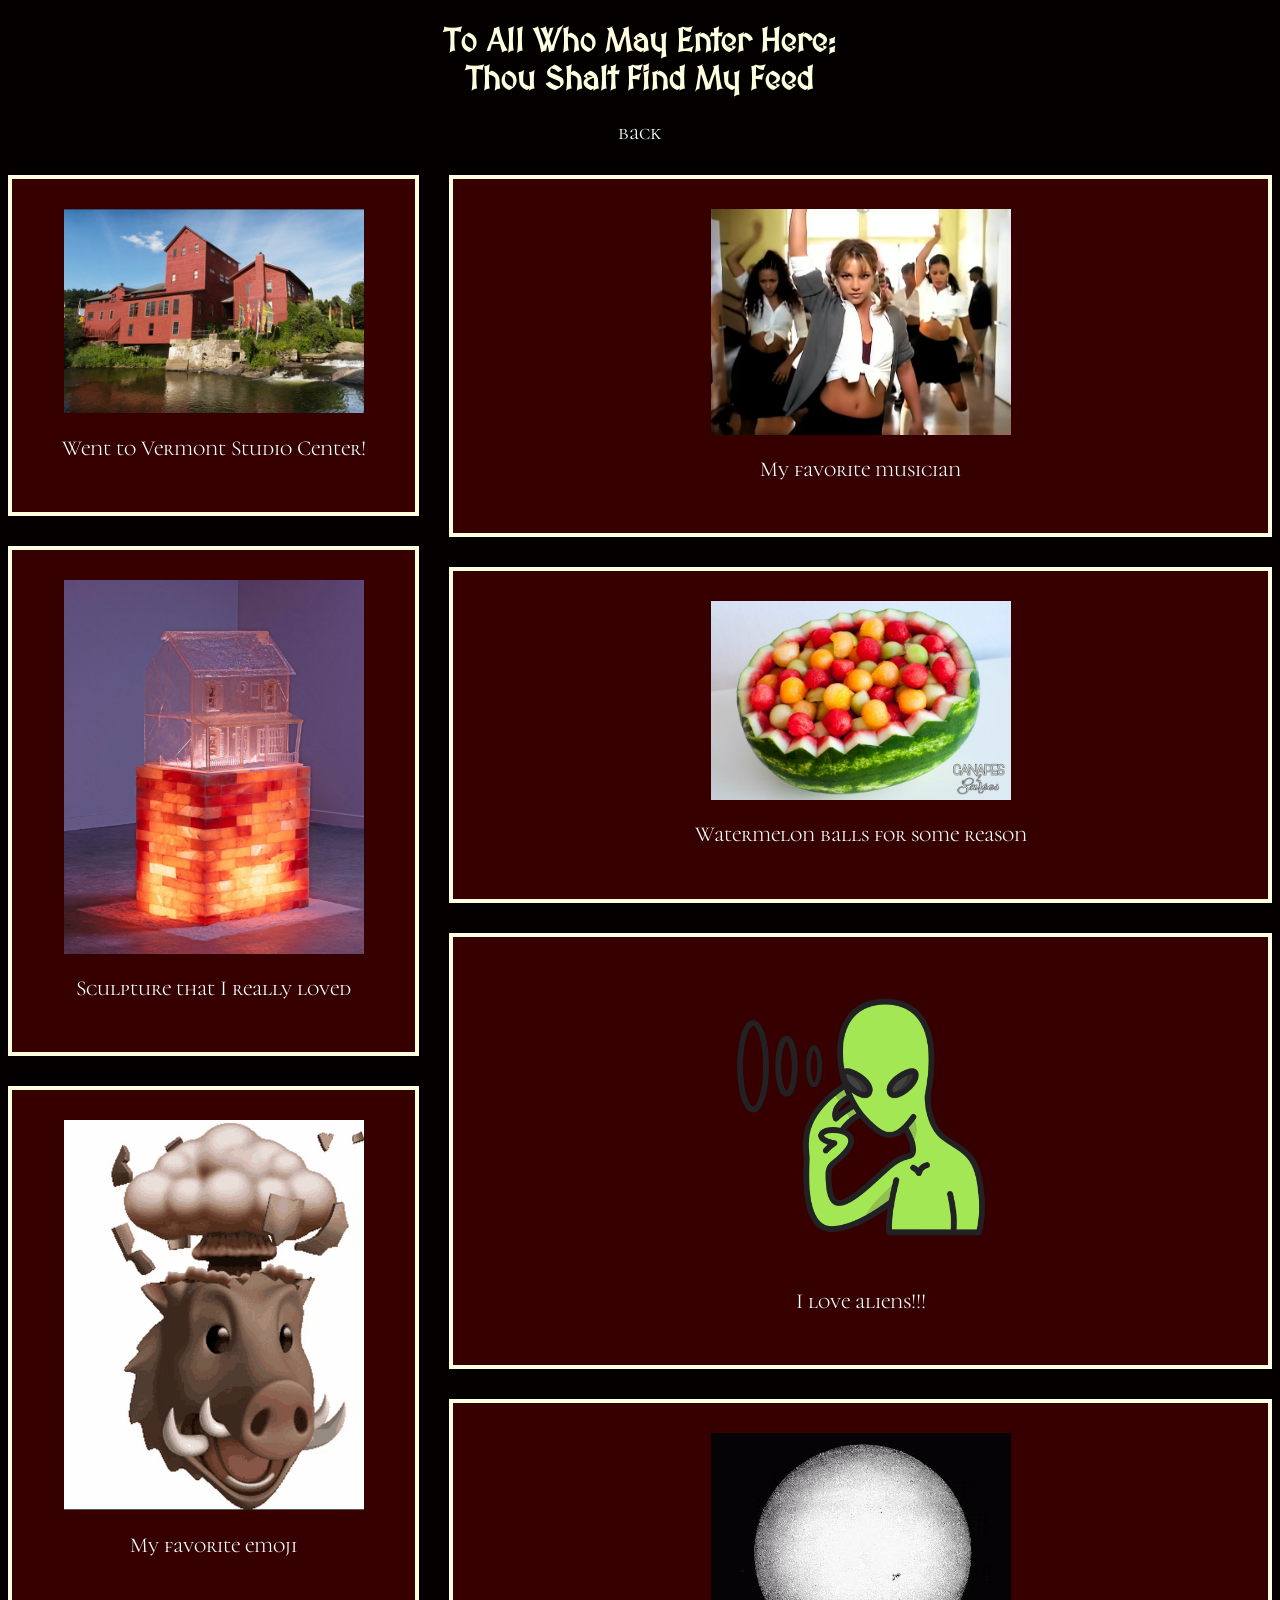
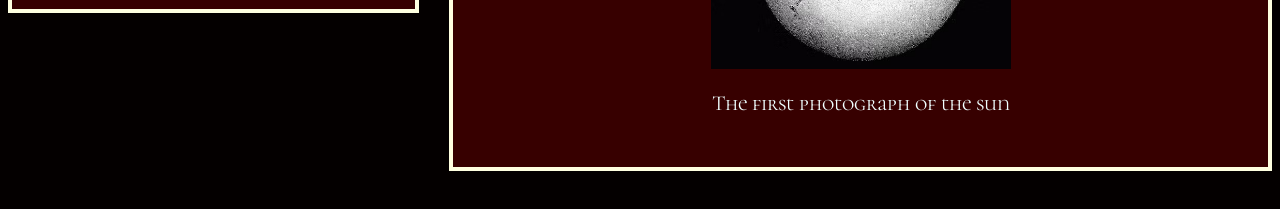
==== feed.html @ 1c855e33 "first commit copying and pasting my offline site into my first github repository" ====
<!DOCTYPE html>
<html lang="en">
  <head>
    <meta charset="UTF-8" />
    <meta name="viewport" content="width=device-width, initial-scale=1.0" />
    <title>Document</title>
    <link rel="stylesheet" href="css/style.css" />

    <link rel="preconnect" href="https://fonts.googleapis.com" />
    <link rel="preconnect" href="https://fonts.gstatic.com" crossorigin />
    <link
      href="https://fonts.googleapis.com/css2?family=Cormorant+Unicase:wght@300;400;500;600;700&family=MedievalSharp&family=Roboto+Condensed:ital,wght@0,100..900;1,100..900&display=swap"
      rel="stylesheet"
    />
  </head>

  <body id="feed">
    <header>
      <h1>
        To All Who May Enter Here:<br />
        Thou Shalt Find My Feed
      </h1>
      <a href="index.html">back</a>
    </header>

    <section id="main-feed">
      <section id="left-column">
        <article>
          <img src="img/1.png" alt="" />
          <p>Went to Vermont Studio Center!</p>
        </article>

        <article>
          <img src="img/2.png" alt="" />
          <p>Sculpture that I really loved</p>
        </article>

        <article>
          <img src="img/3.png" alt="" />
          <p>My favorite emoji</p>
        </article>
      </section>

      <section id="right-column">
        <article>
          <img src="img/britney.png" alt="" />
          <p>My favorite musician</p>
        </article>

        <article>
          <img src="img/4.png" alt="" />
          <p>Watermelon balls for some reason</p>
        </article>

        <article>
          <img src="img/alien.png" alt="" />
          <p>I love aliens!!!</p>
        </article>

        <article>
          <img src="img/sun.png" alt="" />
          <p>The first photograph of the sun</p>
        </article>
      </section>
    </section>
  </body>
</html>
---- css/style.css ----
.medievalsharp-regular {
  font-family: "MedievalSharp", cursive;
  font-weight: 400;
  font-style: normal;
}


.cormorant-unicase-regular {
  font-family: "Cormorant Unicase", serif;
  font-weight: 400;
  font-style: normal;
}

header {
    text-align: center;
}

h1 {
    font-family: "MedievalSharp";
    color: lightyellow;
}

a {
    text-decoration: none;
    color: green;
}

p, a {
    font-size: 16pt;
    font-family: "Cormorant Unicase";
    text-align: center;
    color: azure;
}

img {
    max-width: 300px;
    display: block;
    margin: auto;
}

article {
    padding: 30px;
    border: 4px lightyellow solid;
    margin: 30px auto 30px auto;
    background-color: rgb(55, 0, 0);
}

#splash {
    background-color: rgb(26, 31, 2);
}

#feed {
    background-color: rgb(4, 0, 0);
}

#gif {
    margin-top: 150px;
    display: block;
}

#main-feed {
    width: 100%;
    margin: auto;

    display: flex;
    justify-content: space-between;
    gap:30px;
}

#left-column {
    flex:1;
}

#right-column {
    flex:2;
}
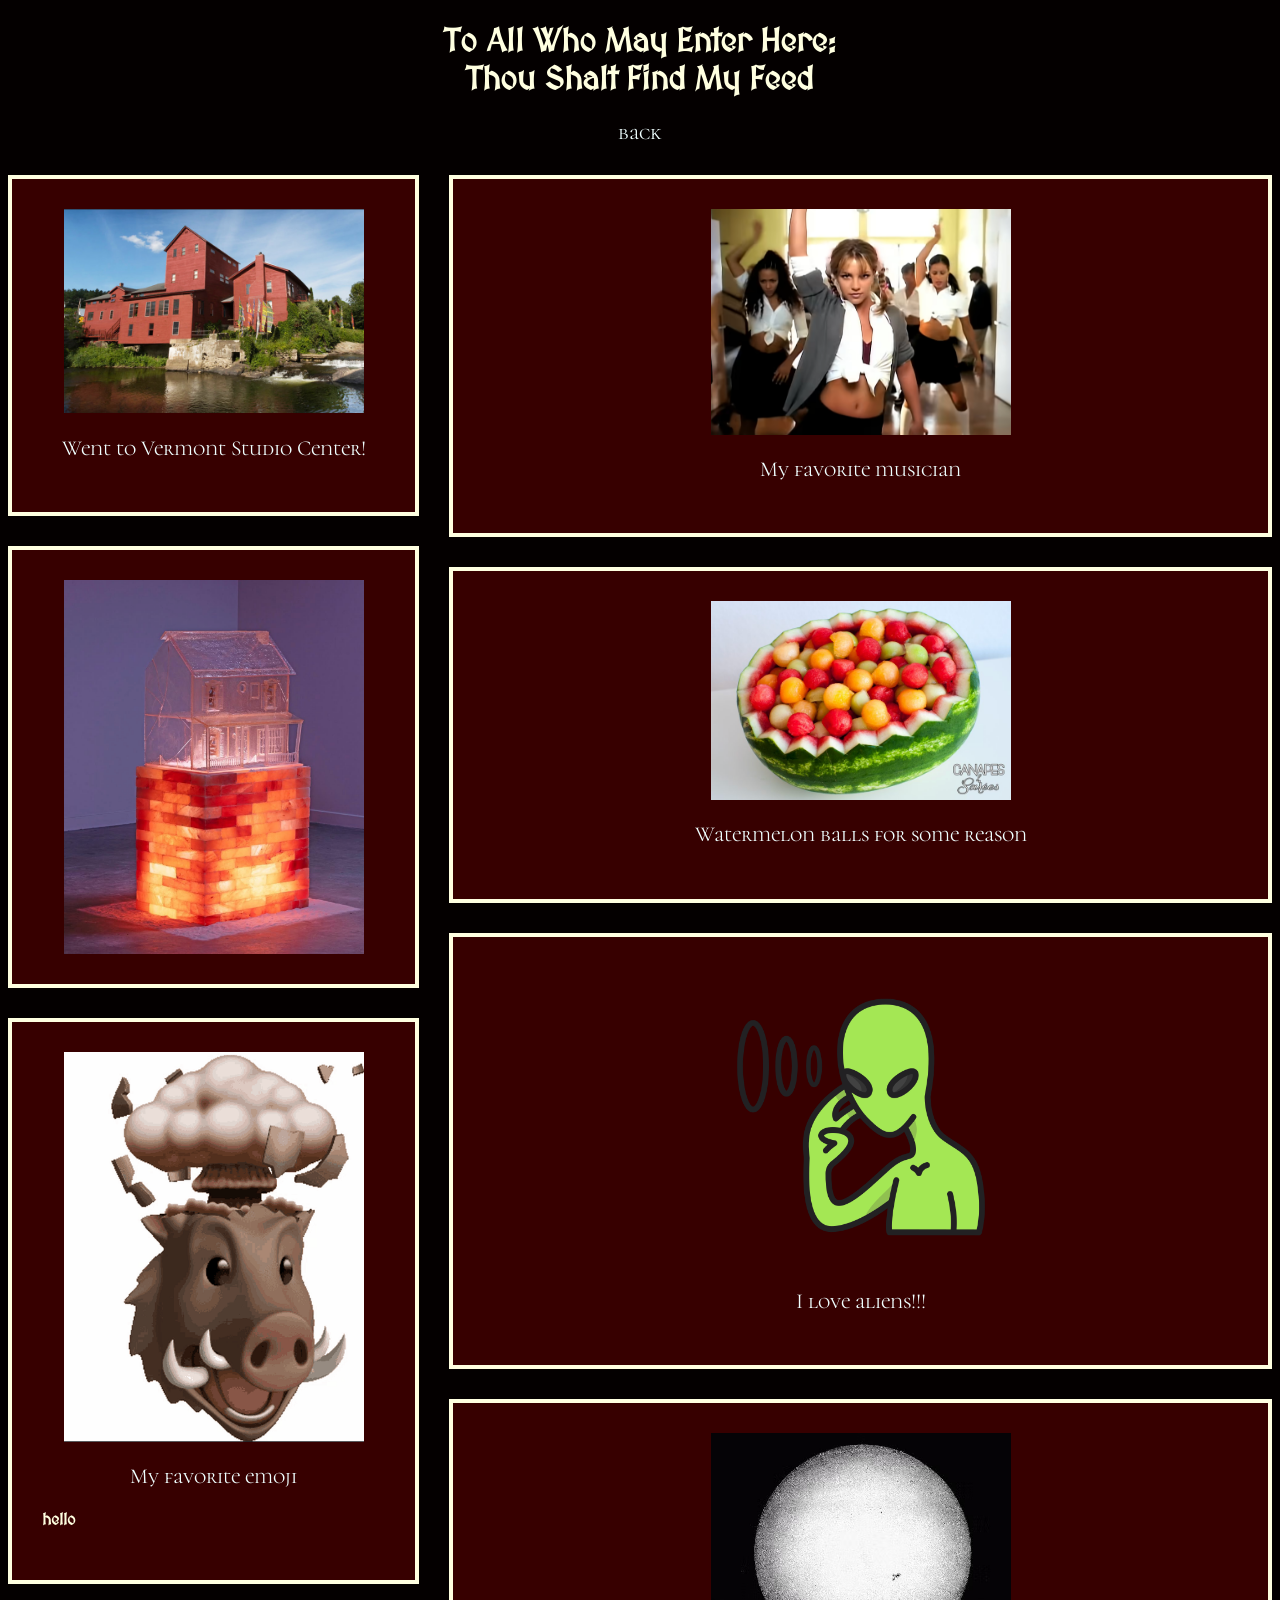
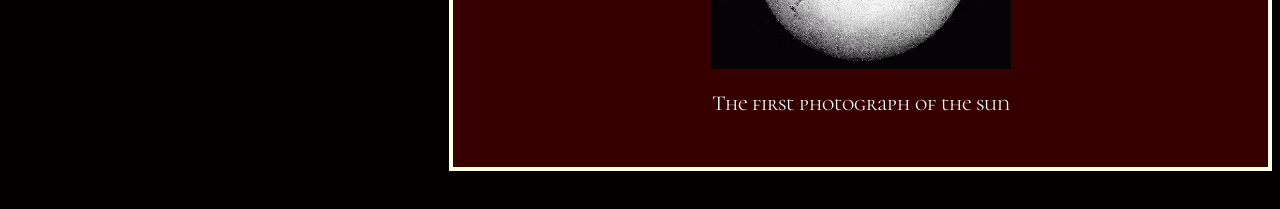
==== commit 38627487: "changed file name" ====
--- a/feed.html
+++ b/feed.html
@@ -32,12 +32,12 @@
 
         <article>
           <img src="img/2.png" alt="" />
-          <p>Sculpture that I really loved</p>
         </article>
 
         <article>
           <img src="img/3.png" alt="" />
           <p>My favorite emoji</p>
+          <h1>hello</h1>
         </article>
       </section>
 
